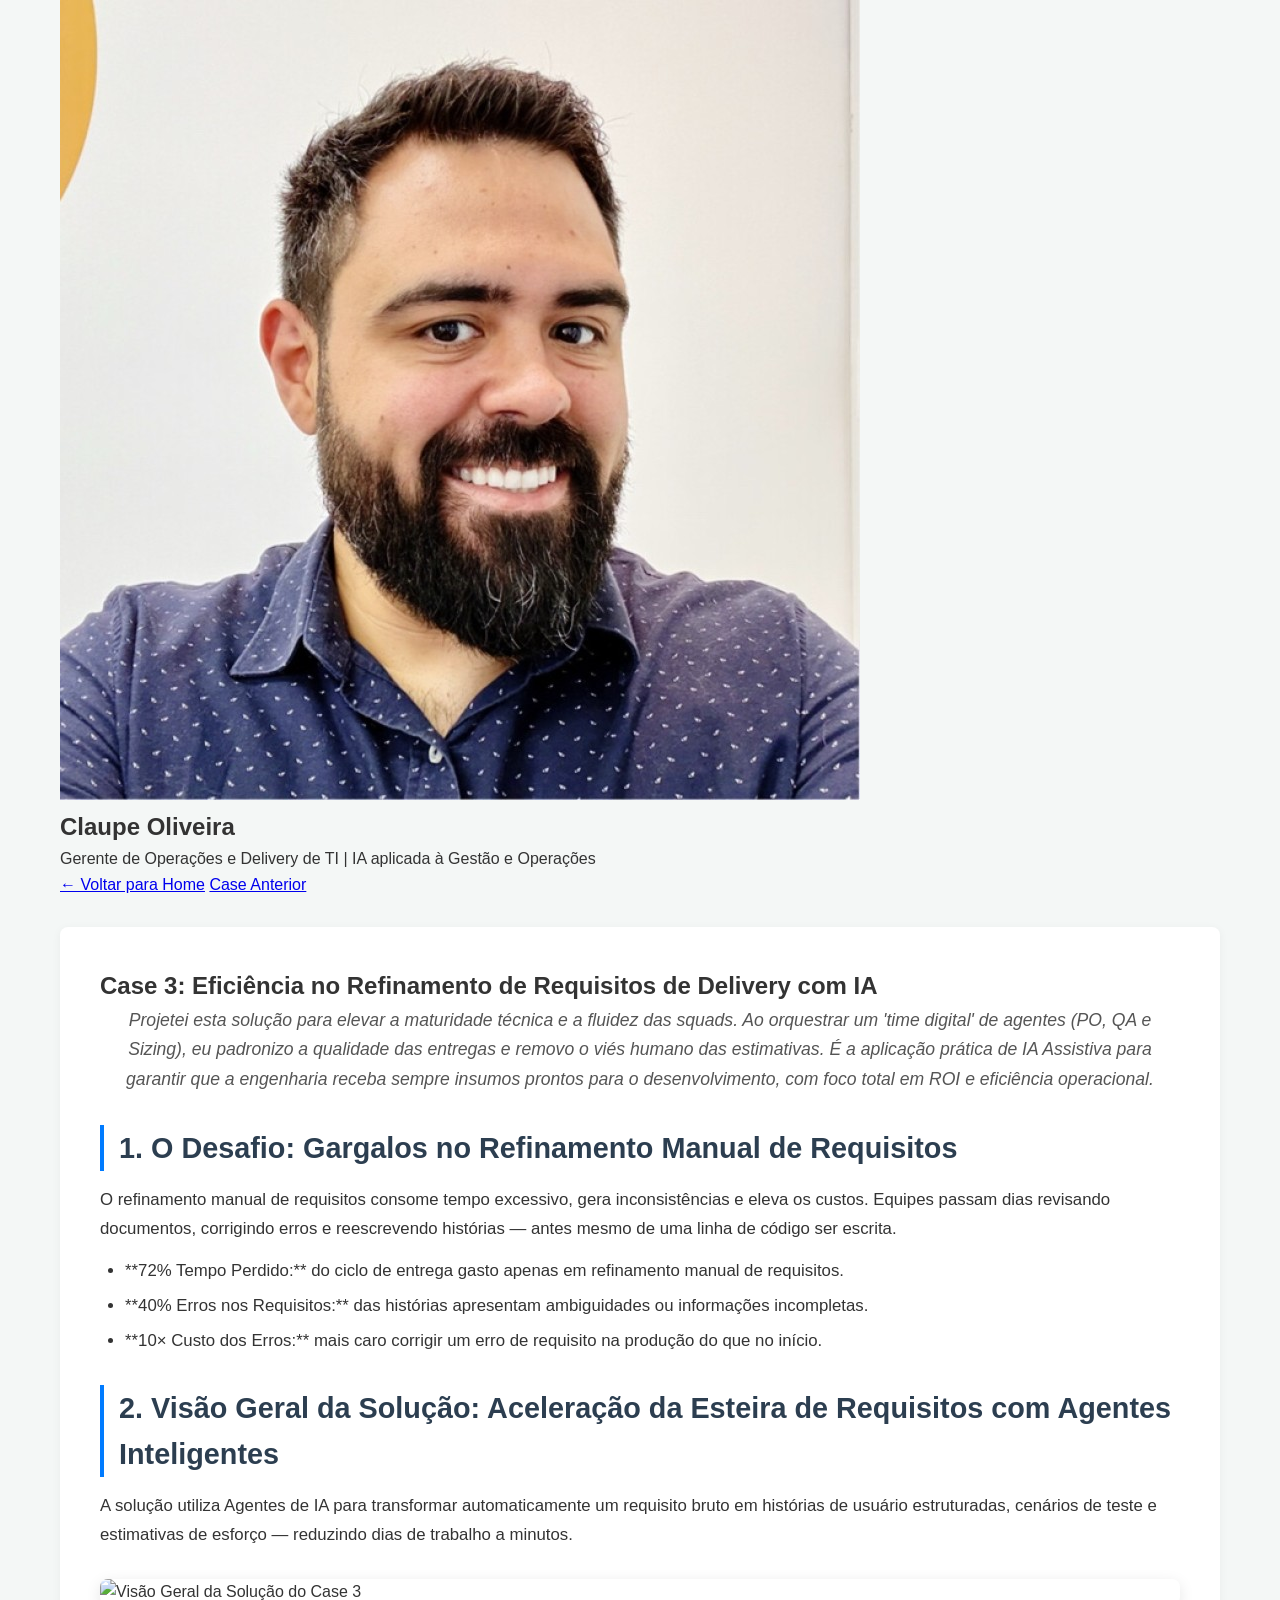
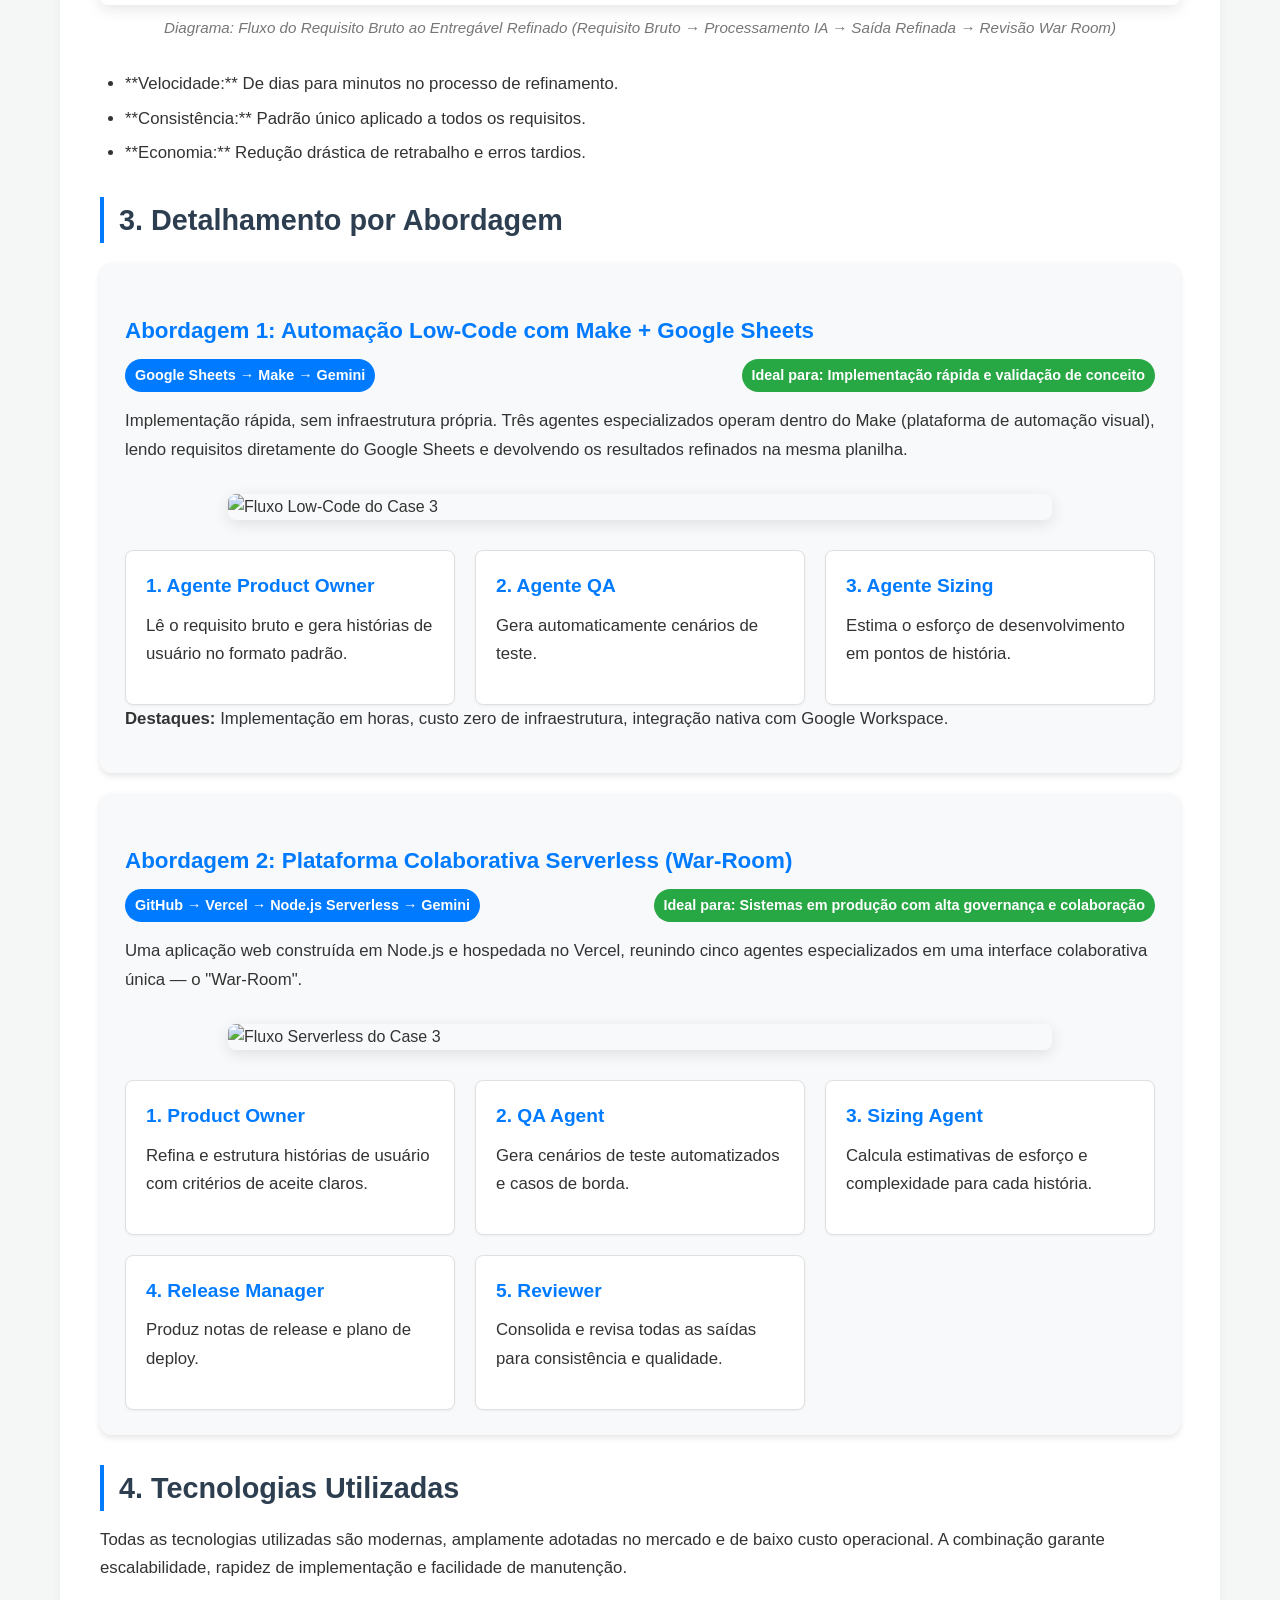
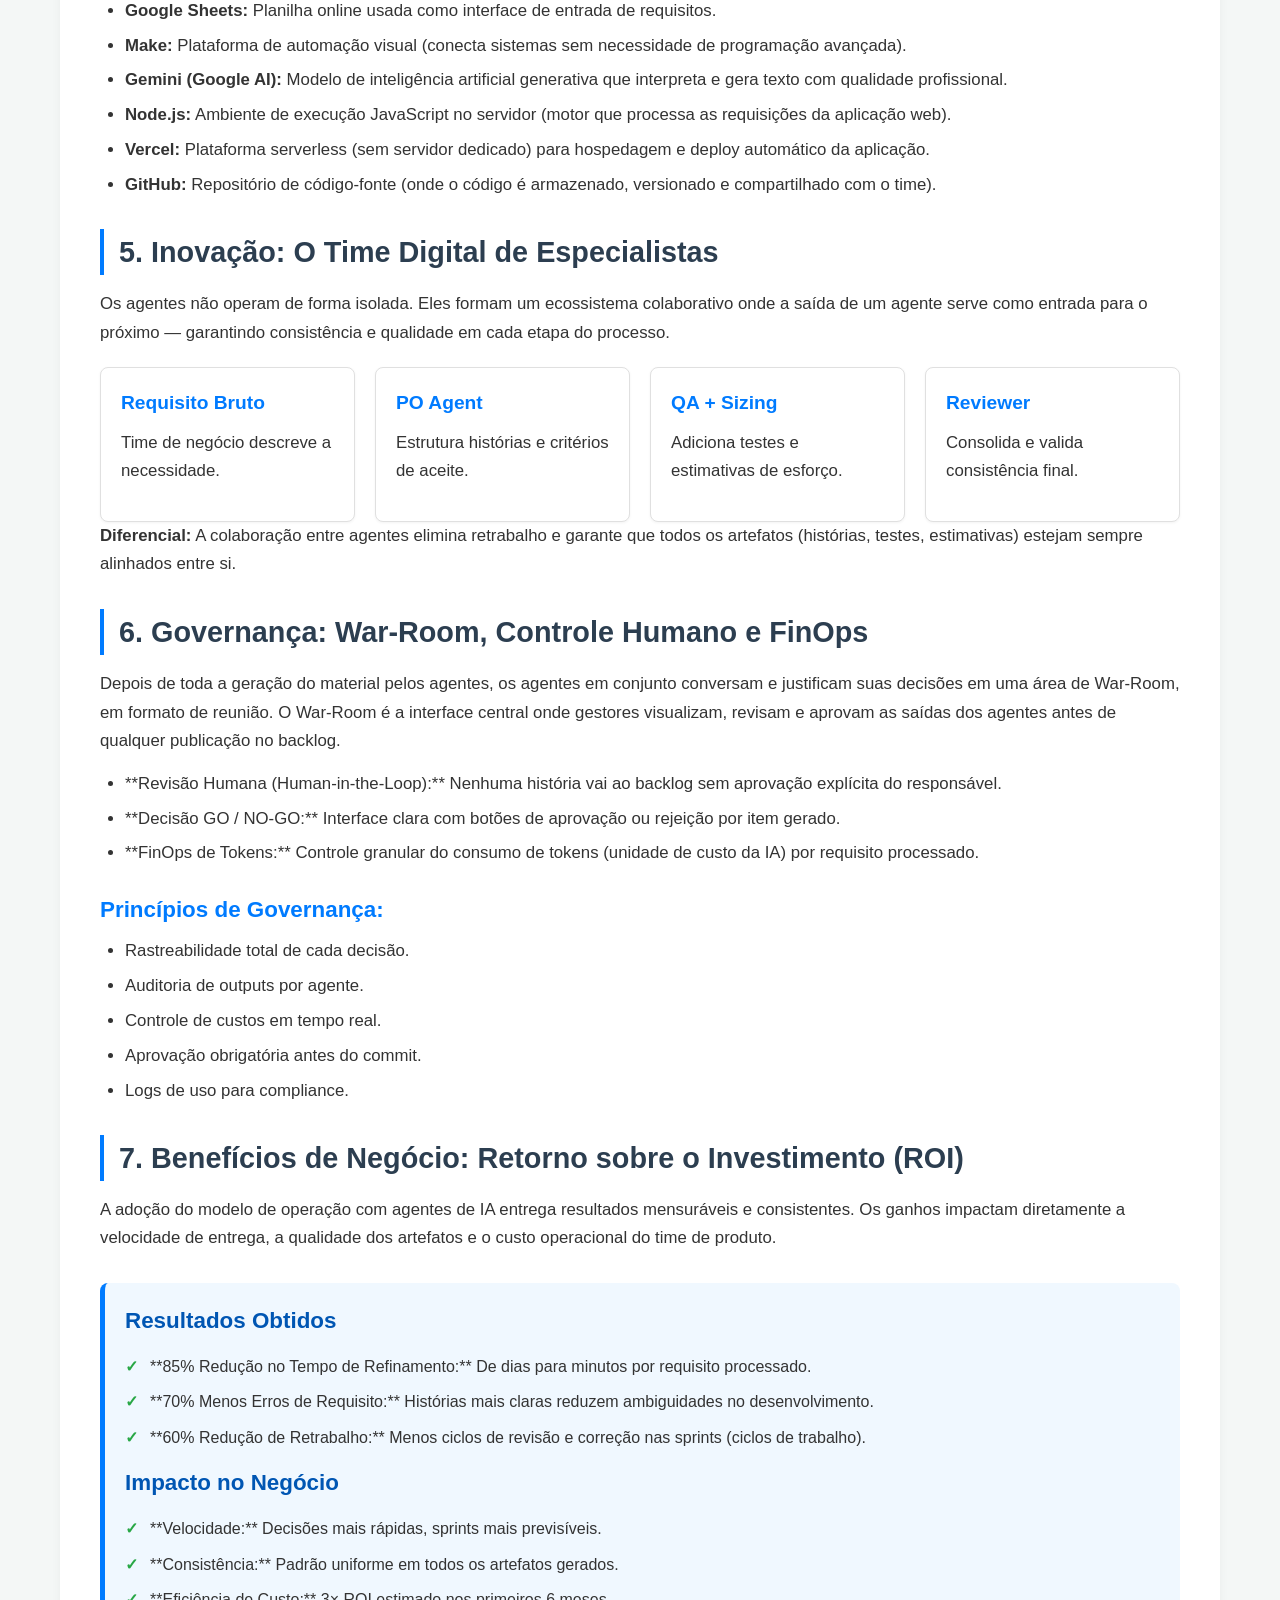
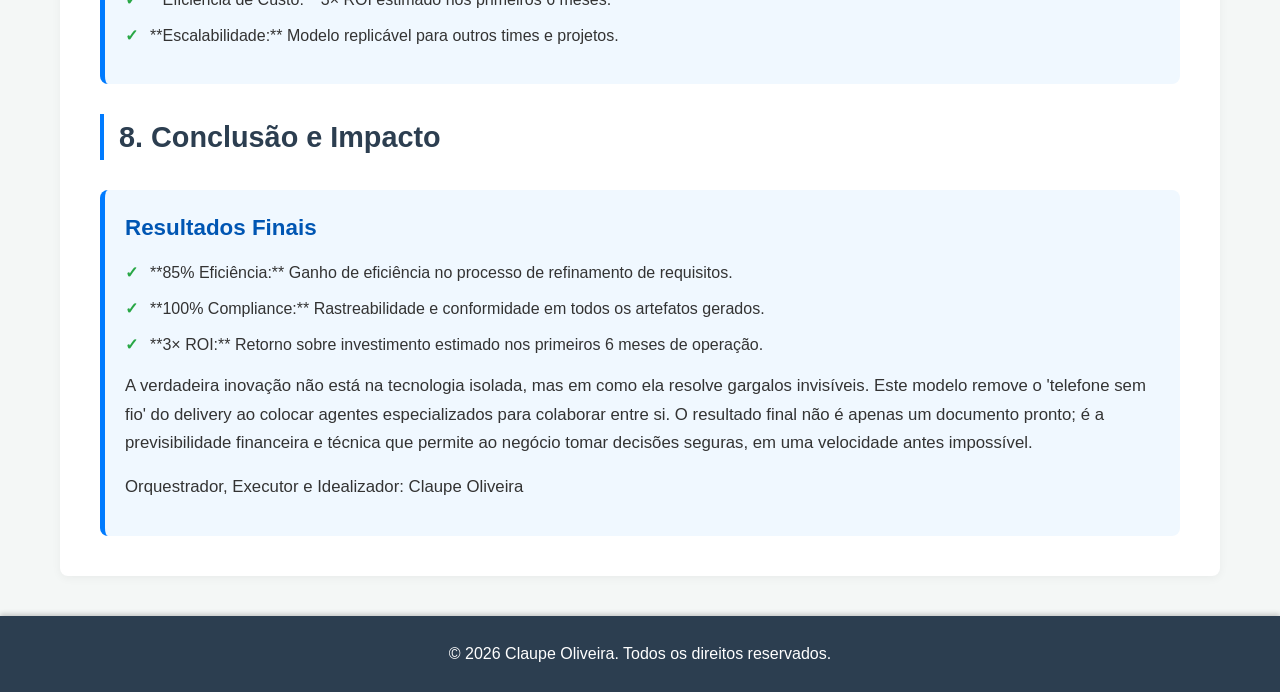
==== public/case3.html @ f984ef80 "Create case3.html" ====
<!DOCTYPE html>
<html lang="pt-BR">
<head>
    <meta charset="UTF-8">
    <meta name="viewport" content="width=device-width, initial-scale=1.0">
    <title>Case 3: Eficiência no Refinamento de Requisitos de Delivery com IA - Claupe Oliveira</title>
    <link rel="stylesheet" href="css/style.css">
    <link rel="icon" href="assets/favicon.ico" type="image/x-icon">
</head>
<body>
    <header class="case-header">
        <div class="container">
            <div class="header-content">
                <img src="assets/profile-picture.jpg" alt="Claupe Oliveira" class="profile-pic-small">
                <div>
                    <h2>Claupe Oliveira</h2>
                    <p class="header-subtitle">Gerente de Operações e Delivery de TI | IA aplicada à Gestão e Operações</p>
                </div>
            </div>
            <nav class="case-nav">
                <a href="index.html" class="nav-button">← Voltar para Home</a>
                <a href="case2.html" class="nav-button">Case Anterior</a>
                <!-- Não há próximo case, então este botão pode ser removido ou desabilitado se for o último -->
            </nav>
        </div>
    </header>

    <main class="container">
        <section id="case3-detail" class="section-content case-section">
            <h1>Case 3: Eficiência no Refinamento de Requisitos de Delivery com IA</h1>
            <p class="case-intro">Projetei esta solução para elevar a maturidade técnica e a fluidez das squads. Ao orquestrar um 'time digital' de agentes (PO, QA e Sizing), eu padronizo a qualidade das entregas e removo o viés humano das estimativas. É a aplicação prática de IA Assistiva para garantir que a engenharia receba sempre insumos prontos para o desenvolvimento, com foco total em ROI e eficiência operacional.</p>

            <h3>1. O Desafio: Gargalos no Refinamento Manual de Requisitos</h3>
            <p>O refinamento manual de requisitos consome tempo excessivo, gera inconsistências e eleva os custos. Equipes passam dias revisando documentos, corrigindo erros e reescrevendo histórias — antes mesmo de uma linha de código ser escrita.</p>
            <ul>
                <li>**72% Tempo Perdido:** do ciclo de entrega gasto apenas em refinamento manual de requisitos.</li>
                <li>**40% Erros nos Requisitos:** das histórias apresentam ambiguidades ou informações incompletas.</li>
                <li>**10× Custo dos Erros:** mais caro corrigir um erro de requisito na produção do que no início.</li>
            </ul>

            <h3>2. Visão Geral da Solução: Aceleração da Esteira de Requisitos com Agentes Inteligentes</h3>
            <p>A solução utiliza Agentes de IA para transformar automaticamente um requisito bruto em histórias de usuário estruturadas, cenários de teste e estimativas de esforço — reduzindo dias de trabalho a minutos.</p>
            <img src="assets/cases/case3-image.jpg" alt="Visão Geral da Solução do Case 3" class="case-image">
            <p class="image-caption">Diagrama: Fluxo do Requisito Bruto ao Entregável Refinado (Requisito Bruto → Processamento IA → Saída Refinada → Revisão War Room)</p>
            <ul>
                <li>**Velocidade:** De dias para minutos no processo de refinamento.</li>
                <li>**Consistência:** Padrão único aplicado a todos os requisitos.</li>
                <li>**Economia:** Redução drástica de retrabalho e erros tardios.</li>
            </ul>

            <h3>3. Detalhamento por Abordagem</h3>

            <div class="architecture-approach">
                <h4>Abordagem 1: Automação Low-Code com Make + Google Sheets</h4>
                <div class="approach-header">
                    <span class="tech-stack">Google Sheets → Make → Gemini</span>
                    <span class="use-case">Ideal para: Implementação rápida e validação de conceito</span>
                </div>
                <p>Implementação rápida, sem infraestrutura própria. Três agentes especializados operam dentro do Make (plataforma de automação visual), lendo requisitos diretamente do Google Sheets e devolvendo os resultados refinados na mesma planilha.</p>
                <img src="assets/cases/case3-flow1.svg" alt="Fluxo Low-Code do Case 3" class="case-image small-image">
                <div class="flow-steps">
                    <div class="step">
                        <h5>1. Agente Product Owner</h5>
                        <p>Lê o requisito bruto e gera histórias de usuário no formato padrão.</p>
                    </div>
                    <div class="step">
                        <h5>2. Agente QA</h5>
                        <p>Gera automaticamente cenários de teste.</p>
                    </div>
                    <div class="step">
                        <h5>3. Agente Sizing</h5>
                        <p>Estima o esforço de desenvolvimento em pontos de história.</p>
                    </div>
                </div>
                <p><strong>Destaques:</strong> Implementação em horas, custo zero de infraestrutura, integração nativa com Google Workspace.</p>
            </div>

            <div class="architecture-approach">
                <h4>Abordagem 2: Plataforma Colaborativa Serverless (War-Room)</h4>
                <div class="approach-header">
                    <span class="tech-stack">GitHub → Vercel → Node.js Serverless → Gemini</span>
                    <span class="use-case">Ideal para: Sistemas em produção com alta governança e colaboração</span>
                </div>
                <p>Uma aplicação web construída em Node.js e hospedada no Vercel, reunindo cinco agentes especializados em uma interface colaborativa única — o "War-Room".</p>
                <img src="assets/cases/case3-flow2.svg" alt="Fluxo Serverless do Case 3" class="case-image small-image">
                <div class="flow-steps">
                    <div class="step">
                        <h5>1. Product Owner</h5>
                        <p>Refina e estrutura histórias de usuário com critérios de aceite claros.</p>
                    </div>
                    <div class="step">
                        <h5>2. QA Agent</h5>
                        <p>Gera cenários de teste automatizados e casos de borda.</p>
                    </div>
                    <div class="step">
                        <h5>3. Sizing Agent</h5>
                        <p>Calcula estimativas de esforço e complexidade para cada história.</p>
                    </div>
                    <div class="step">
                        <h5>4. Release Manager</h5>
                        <p>Produz notas de release e plano de deploy.</p>
                    </div>
                    <div class="step">
                        <h5>5. Reviewer</h5>
                        <p>Consolida e revisa todas as saídas para consistência e qualidade.</p>
                    </div>
                </div>
            </div>

            <h3>4. Tecnologias Utilizadas</h3>
            <p>Todas as tecnologias utilizadas são modernas, amplamente adotadas no mercado e de baixo custo operacional. A combinação garante escalabilidade, rapidez de implementação e facilidade de manutenção.</p>
            <div class="tech-stack-list">
                <ul>
                    <li><strong>Google Sheets:</strong> Planilha online usada como interface de entrada de requisitos.</li>
                    <li><strong>Make:</strong> Plataforma de automação visual (conecta sistemas sem necessidade de programação avançada).</li>
                    <li><strong>Gemini (Google AI):</strong> Modelo de inteligência artificial generativa que interpreta e gera texto com qualidade profissional.</li>
                    <li><strong>Node.js:</strong> Ambiente de execução JavaScript no servidor (motor que processa as requisições da aplicação web).</li>
                    <li><strong>Vercel:</strong> Plataforma serverless (sem servidor dedicado) para hospedagem e deploy automático da aplicação.</li>
                    <li><strong>GitHub:</strong> Repositório de código-fonte (onde o código é armazenado, versionado e compartilhado com o time).</li>
                </ul>
            </div>

            <h3>5. Inovação: O Time Digital de Especialistas</h3>
            <p>Os agentes não operam de forma isolada. Eles formam um ecossistema colaborativo onde a saída de um agente serve como entrada para o próximo — garantindo consistência e qualidade em cada etapa do processo.</p>
            <div class="flow-steps">
                <div class="step">
                    <h5>Requisito Bruto</h5>
                    <p>Time de negócio descreve a necessidade.</p>
                </div>
                <div class="step">
                    <h5>PO Agent</h5>
                    <p>Estrutura histórias e critérios de aceite.</p>
                </div>
                <div class="step">
                    <h5>QA + Sizing</h5>
                    <p>Adiciona testes e estimativas de esforço.</p>
                </div>
                <div class="step">
                    <h5>Reviewer</h5>
                    <p>Consolida e valida consistência final.</p>
                </div>
            </div>
            <p><strong>Diferencial:</strong> A colaboração entre agentes elimina retrabalho e garante que todos os artefatos (histórias, testes, estimativas) estejam sempre alinhados entre si.</p>

            <h3>6. Governança: War-Room, Controle Humano e FinOps</h3>
            <p>Depois de toda a geração do material pelos agentes, os agentes em conjunto conversam e justificam suas decisões em uma área de War-Room, em formato de reunião. O War-Room é a interface central onde gestores visualizam, revisam e aprovam as saídas dos agentes antes de qualquer publicação no backlog.</p>
            <ul>
                <li>**Revisão Humana (Human-in-the-Loop):** Nenhuma história vai ao backlog sem aprovação explícita do responsável.</li>
                <li>**Decisão GO / NO-GO:** Interface clara com botões de aprovação ou rejeição por item gerado.</li>
                <li>**FinOps de Tokens:** Controle granular do consumo de tokens (unidade de custo da IA) por requisito processado.</li>
            </ul>
            <h4>Princípios de Governança:</h4>
            <ul>
                <li>Rastreabilidade total de cada decisão.</li>
                <li>Auditoria de outputs por agente.</li>
                <li>Controle de custos em tempo real.</li>
                <li>Aprovação obrigatória antes do commit.</li>
                <li>Logs de uso para compliance.</li>
            </ul>

            <h3>7. Benefícios de Negócio: Retorno sobre o Investimento (ROI)</h3>
            <p>A adoção do modelo de operação com agentes de IA entrega resultados mensuráveis e consistentes. Os ganhos impactam diretamente a velocidade de entrega, a qualidade dos artefatos e o custo operacional do time de produto.</p>
            <div class="lessons-learned">
                <h4>Resultados Obtidos</h4>
                <ul>
                    <li>**85% Redução no Tempo de Refinamento:** De dias para minutos por requisito processado.</li>
                    <li>**70% Menos Erros de Requisito:** Histórias mais claras reduzem ambiguidades no desenvolvimento.</li>
                    <li>**60% Redução de Retrabalho:** Menos ciclos de revisão e correção nas sprints (ciclos de trabalho).</li>
                </ul>
                <h4>Impacto no Negócio</h4>
                <ul>
                    <li>**Velocidade:** Decisões mais rápidas, sprints mais previsíveis.</li>
                    <li>**Consistência:** Padrão uniforme em todos os artefatos gerados.</li>
                    <li>**Eficiência de Custo:** 3× ROI estimado nos primeiros 6 meses.</li>
                    <li>**Escalabilidade:** Modelo replicável para outros times e projetos.</li>
                </ul>
            </div>

            <h3>8. Conclusão e Impacto</h3>
            <div class="lessons-learned">
                <h4>Resultados Finais</h4>
                <ul>
                    <li>**85% Eficiência:** Ganho de eficiência no processo de refinamento de requisitos.</li>
                    <li>**100% Compliance:** Rastreabilidade e conformidade em todos os artefatos gerados.</li>
                    <li>**3× ROI:** Retorno sobre investimento estimado nos primeiros 6 meses de operação.</li>
                </ul>
                <p>A verdadeira inovação não está na tecnologia isolada, mas em como ela resolve gargalos invisíveis. Este modelo remove o 'telefone sem fio' do delivery ao colocar agentes especializados para colaborar entre si. O resultado final não é apenas um documento pronto; é a previsibilidade financeira e técnica que permite ao negócio tomar decisões seguras, em uma velocidade antes impossível.</p>
                <p class="author-signature">Orquestrador, Executor e Idealizador: Claupe Oliveira</p>
            </div>
        </section>
    </main>

    <footer>
        <div class="container">
            <p>&copy; 2026 Claupe Oliveira. Todos os direitos reservados.</p>
        </div>
    </footer>
</body>
</html>
---- public/css/style.css ----
/* Reset Básico */
* {
    margin: 0;
    padding: 0;
    box-sizing: border-box;
}

body {
    font-family: 'Segoe UI', Tahoma, Geneva, Verdana, sans-serif;
    line-height: 1.6;
    color: #333;
    background-color: #f4f7f6;
    scroll-behavior: smooth;
}

.container {
    max-width: 1200px;
    margin: 0 auto;
    padding: 0 20px;
}

/* Header - Capa */
.hero {
    background: linear-gradient(135deg, #007bff, #0056b3);
    color: #fff;
    padding: 60px 0;
    text-align: center;
    box-shadow: 0 4px 8px rgba(0, 0, 0, 0.1);
}

.hero .profile-pic {
    width: 150px;
    height: 150px;
    border-radius: 50%;
    object-fit: cover;
    border: 5px solid #fff;
    margin-bottom: 20px;
}

.hero h1 {
    font-size: 3em;
    margin-bottom: 10px;
}

.hero .subtitle {
    font-size: 1.4em;
    margin-bottom: 20px;
    font-weight: 300;
}

.hero .mission {
    font-size: 1.1em;
    max-width: 800px;
    margin: 0 auto 30px auto;
    font-style: italic;
    opacity: 0.9;
}

.hero .contact-info a {
    color: #fff;
    text-decoration: none;
    margin: 0 15px;
    font-size: 1.1em;
    border-bottom: 2px solid transparent;
    transition: border-bottom 0.3s ease;
}

.hero .contact-info a:hover {
    border-bottom: 2px solid #fff;
}

/* Navbar */
.navbar {
    background-color: #2c3e50;
    padding: 15px 0;
    position: sticky;
    top: 0;
    z-index: 1000;
    box-shadow: 0 2px 5px rgba(0, 0, 0, 0.2);
}

.navbar ul {
    list-style: none;
    text-align: center;
}

.navbar ul li {
    display: inline-block;
    margin: 0 20px;
}

.navbar ul li a {
    color: #fff;
    text-decoration: none;
    font-weight: bold;
    font-size: 1.1em;
    padding: 5px 0;
    transition: color 0.3s ease, border-bottom 0.3s ease;
    border-bottom: 2px solid transparent;
}

.navbar ul li a:hover,
.navbar ul li a.active {
    color: #007bff;
    border-bottom: 2px solid #007bff;
}

/* Seções de Conteúdo */
.section-content {
    background-color: #fff;
    padding: 40px;
    margin: 30px 0;
    border-radius: 8px;
    box-shadow: 0 2px 10px rgba(0, 0, 0, 0.05);
}

.section-content h2 {
    font-size: 2.5em;
    color: #007bff;
    margin-bottom: 25px;
    text-align: center;
    position: relative;
}

.section-content h2::after {
    content: '';
    width: 80px;
    height: 4px;
    background-color: #007bff;
    position: absolute;
    bottom: -10px;
    left: 50%;
    transform: translateX(-50%);
    border-radius: 2px;
}

.section-content h3 {
    font-size: 1.8em;
    color: #2c3e50;
    margin-top: 30px;
    margin-bottom: 15px;
    border-left: 4px solid #007bff;
    padding-left: 15px;
}

.section-content h4 {
    font-size: 1.4em;
    color: #007bff;
    margin-top: 25px;
    margin-bottom: 10px;
}

.section-content h5 {
    font-size: 1.2em;
    color: #2c3e50;
    margin-top: 15px;
    margin-bottom: 8px;
}

.section-content p {
    margin-bottom: 15px;
    font-size: 1.05em;
    line-height: 1.7;
}

.section-content ul {
    list-style: disc;
    margin-left: 25px;
    margin-bottom: 15px;
}

.section-content ul li {
    margin-bottom: 8px;
    font-size: 1.05em;
}

/* Grid para "Sobre Mim" */
.about-grid {
    display: grid;
    grid-template-columns: repeat(auto-fit, minmax(300px, 1fr));
    gap: 25px;
    margin-top: 30px;
}

.about-item {
    background-color: #f9f9f9;
    padding: 25px;
    border-radius: 6px;
    border: 1px solid #eee;
    box-shadow: 0 1px 5px rgba(0, 0, 0, 0.03);
}

.about-item h3 {
    font-size: 1.5em;
    color: #007bff;
    margin-top: 0;
    margin-bottom: 15px;
    border-left: none;
    padding-left: 0;
    text-align: center;
}

.about-item ul {
    list-style: none;
    margin-left: 0;
}

.about-item ul li {
    margin-bottom: 5px;
    padding-left: 20px;
    position: relative;
}

.about-item ul li::before {
    content: '•';
    color: #007bff;
    position: absolute;
    left: 0;
}

/* Seções de Cases */
.case-section .case-intro {
    font-style: italic;
    color: #555;
    text-align: center;
    margin-bottom: 30px;
    font-size: 1.1em;
}

.case-section .case-image {
    max-width: 100%;
    height: auto;
    display: block;
    margin: 30px auto;
    border-radius: 8px;
    box-shadow: 0 4px 15px rgba(0, 0, 0, 0.1);
}

.case-section .case-image.small-image {
    max-width: 80%; /* Imagens menores para fluxos detalhados */
}

.case-section .image-caption {
    text-align: center;
    font-style: italic;
    color: #777;
    margin-top: -20px;
    margin-bottom: 30px;
    font-size: 0.95em;
}

/* Tabelas */
.table-responsive {
    overflow-x: auto;
    margin-bottom: 20px;
}

table {
    width: 100%;
    border-collapse: collapse;
    margin: 20px 0;
    font-size: 0.95em;
}

table th, table td {
    border: 1px solid #ddd;
    padding: 12px 15px;
    text-align: left;
}

table th {
    background-color: #007bff;
    color: white;
    font-weight: bold;
}

table tr:nth-child(even) {
    background-color: #f2f2f2;
}

table tr:hover {
    background-color: #e9e9e9;
}

/* Abordagens Técnicas */
.architecture-approach {
    background: #f8f9fa;
    border-radius: 12px;
    padding: 25px;
    margin: 20px 0;
    box-shadow: 0 3px 6px rgba(0,0,0,0.1);
}

.approach-header {
    display: flex;
    flex-wrap: wrap; /* Permite quebrar linha em telas pequenas */
    justify-content: space-between;
    align-items: center;
    margin-bottom: 15px;
    gap: 10px; /* Espaçamento entre os spans */
}

.tech-stack {
    background: #007bff;
    color: white;
    padding: 5px 10px;
    border-radius: 20px;
    font-size: 0.9em;
    font-weight: bold;
}

.use-case {
    background: #28a745;
    color: white;
    padding: 5px 10px;
    border-radius: 20px;
    font-size: 0.9em;
    font-weight: bold;
}

.flow-steps {
    display: grid;
    grid-template-columns: repeat(auto-fit, minmax(250px, 1fr));
    gap: 20px;
    margin-top: 20px;
}

.flow-steps .step {
    background-color: #fff;
    padding: 20px;
    border-radius: 8px;
    border: 1px solid #e0e0e0;
    box-shadow: 0 1px 3px rgba(0,0,0,0.05);
}

.flow-steps .step h5 {
    color: #007bff;
    margin-top: 0;
    margin-bottom: 10px;
}

/* Roadmap de Evolução */
.roadmap {
    display: flex;
    flex-wrap: wrap;
    justify-content: center;
    align-items: center;
    margin: 40px 0;
    text-align: center;
}

.roadmap-step {
    flex: 1;
    min-width: 200px;
    padding: 20px;
    background-color: #e6f2ff;
    border-radius: 8px;
    margin: 10px;
    box-shadow: 0 2px 5px rgba(0,0,0,0.05);
}

.roadmap-step h4 {
    color: #0056b3;
    margin-top: 0;
    margin-bottom: 5px;
}

.roadmap-step p {
    font-size: 0.95em;
    color: #555;
    margin-bottom: 5px;
}

.roadmap-arrow {
    font-size: 2em;
    color: #007bff;
    margin: 0 10px;
}

/* Lições Aprendidas */
.lessons-learned {
    background-color: #f0f8ff;
    border-left: 5px solid #007bff;
    padding: 20px;
    margin-top: 30px;
    border-radius: 8px;
}

.lessons-learned h4 {
    color: #0056b3;
    margin-top: 0;
    margin-bottom: 15px;
}

.lessons-learned ul {
    list-style: none;
    margin-left: 0;
}

.lessons-learned ul li {
    margin-bottom: 10px;
    padding-left: 25px;
    position: relative;
    font-size: 1em;
}

.lessons-learned ul li::before {
    content: '✓';
    color: #28a745;
    font-weight: bold;
    position: absolute;
    left: 0;
}


/* Footer */
footer {
    background-color: #2c3e50;
    color: #fff;
    text-align: center;
    padding: 25px 0;
    margin-top: 40px;
    box-shadow: 0 -2px 5px rgba(0, 0, 0, 0.2);
}

/* Responsividade */
@media (max-width: 768px) {
    .hero h1 {
        font-size: 2.5em;
    }

    .hero .subtitle {
        font-size: 1.2em;
    }

    .navbar ul li {
        margin: 0 10px;
    }

    .section-content h2 {
        font-size: 2em;
    }

    .section-content h3 {
        font-size: 1.5em;
    }

    .about-grid {
        grid-template-columns: 1fr;
    }

    .roadmap {
        flex-direction: column;
    }

    .roadmap-arrow {
        transform: rotate(90deg);
        margin: 10px 0;
    }

    .approach-header {
        flex-direction: column;
        align-items: flex-start;
    }
}

@media (max-width: 480px) {
    .hero h1 {
        font-size: 2em;
    }

    .hero .subtitle {
        font-size: 1em;
    }

    .hero .contact-info a {
        display: block;
        margin: 10px auto;
    }

    .navbar ul li {
        display: block;
        margin: 10px 0;
    }

    .section-content {
        padding: 20px;
    }

    .flow-steps {
        grid-template-columns: 1fr;
    }
}
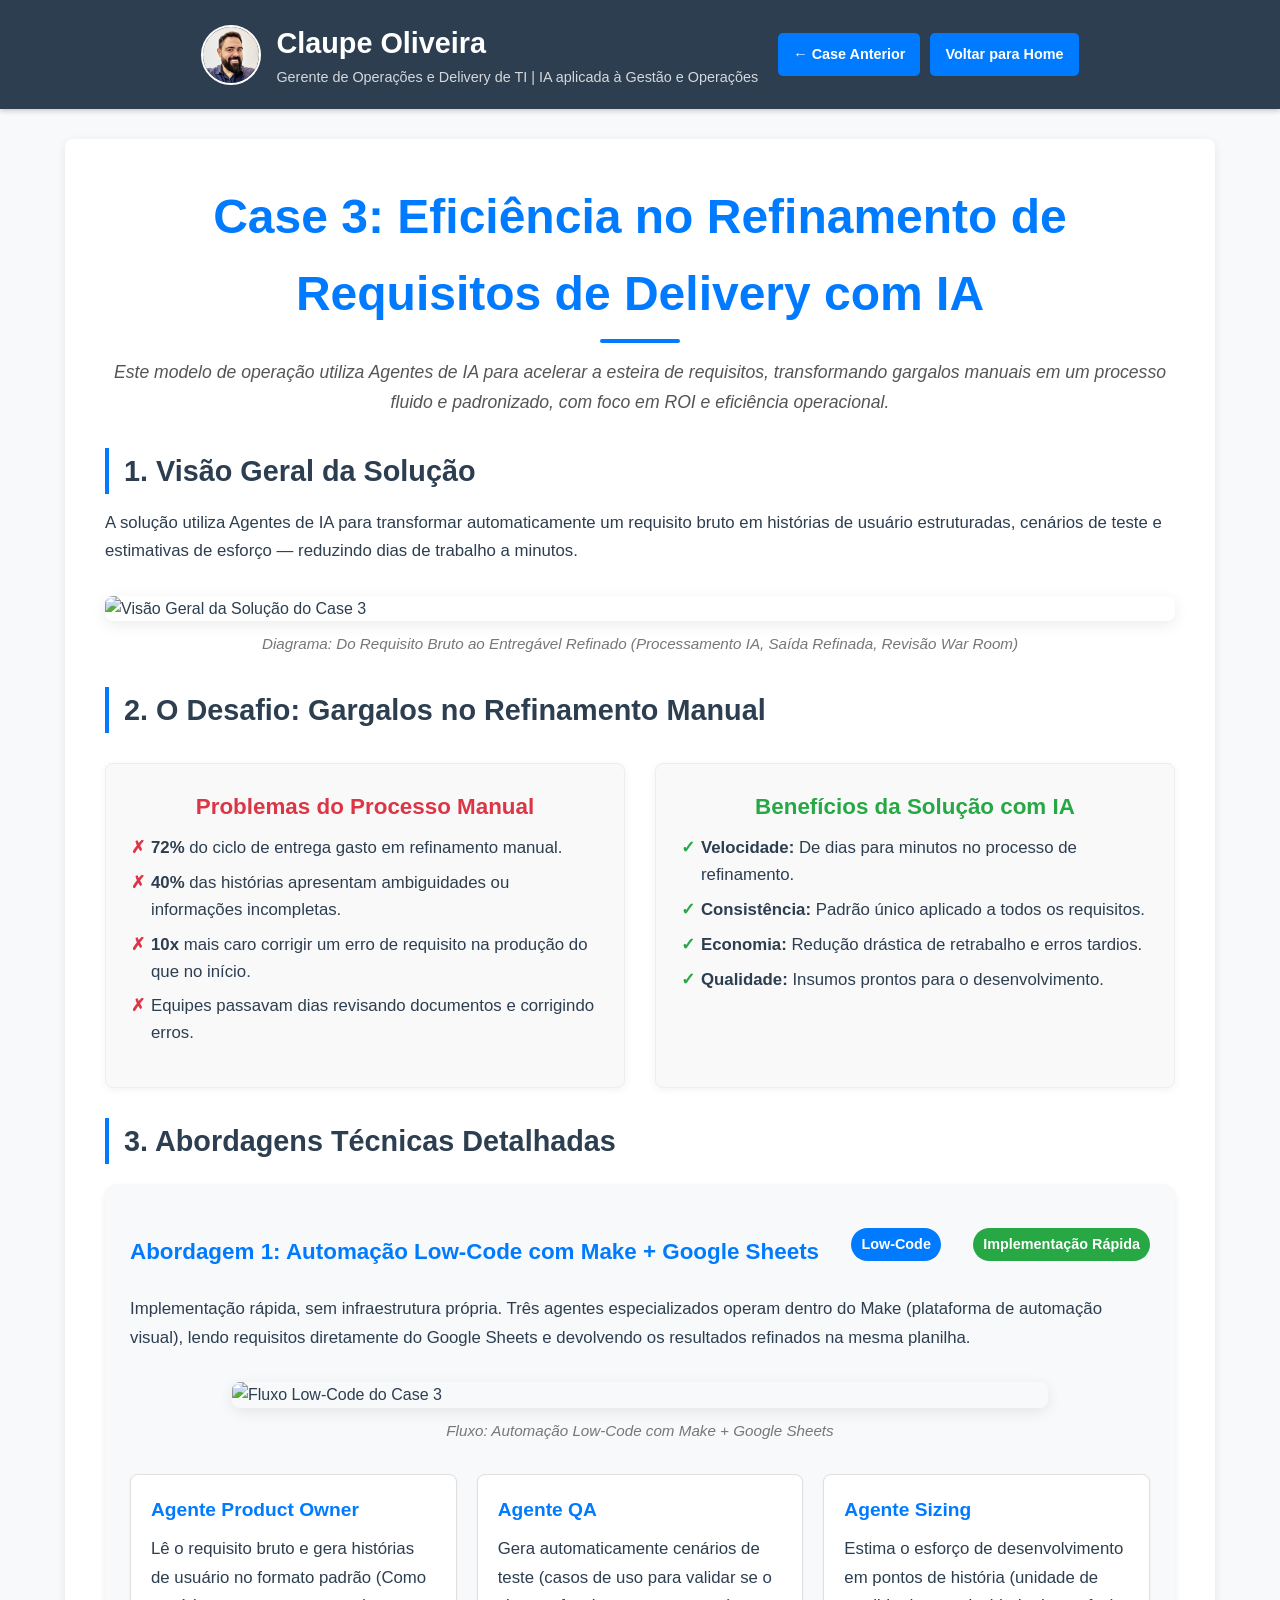
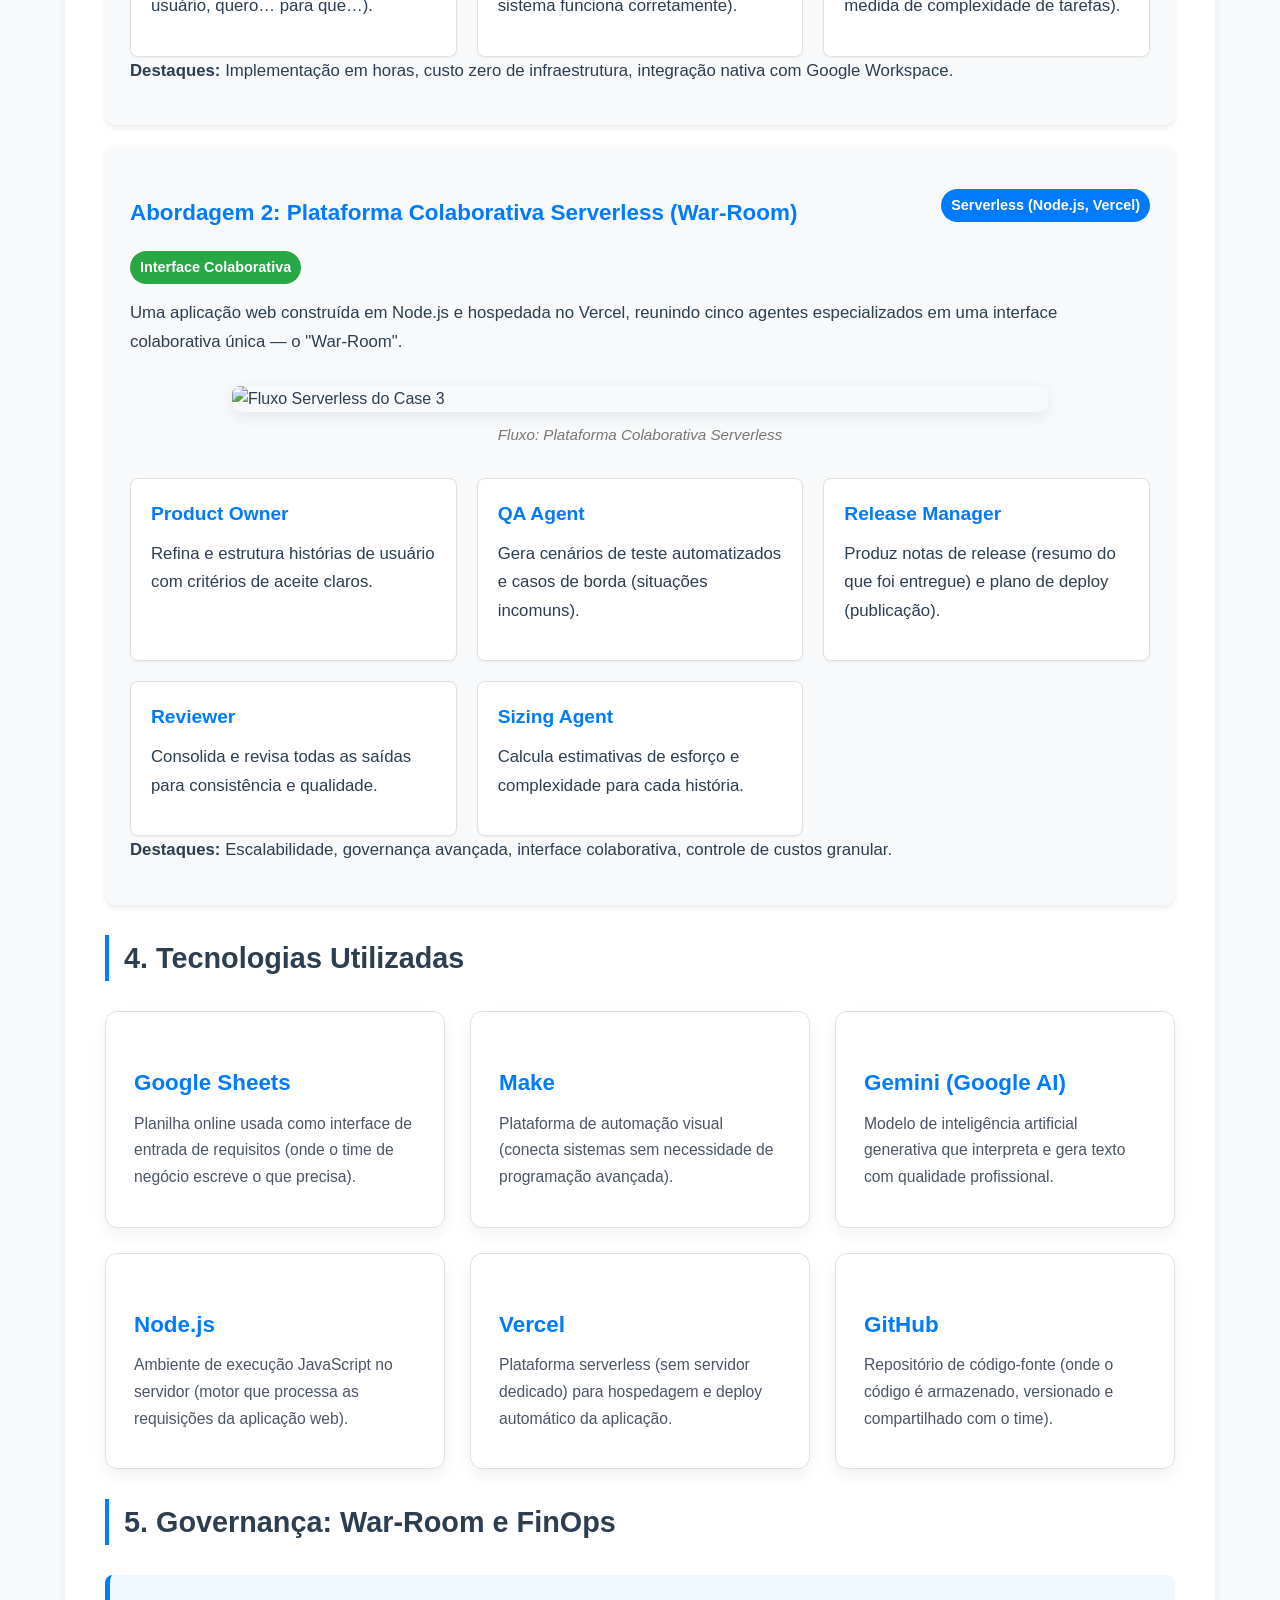
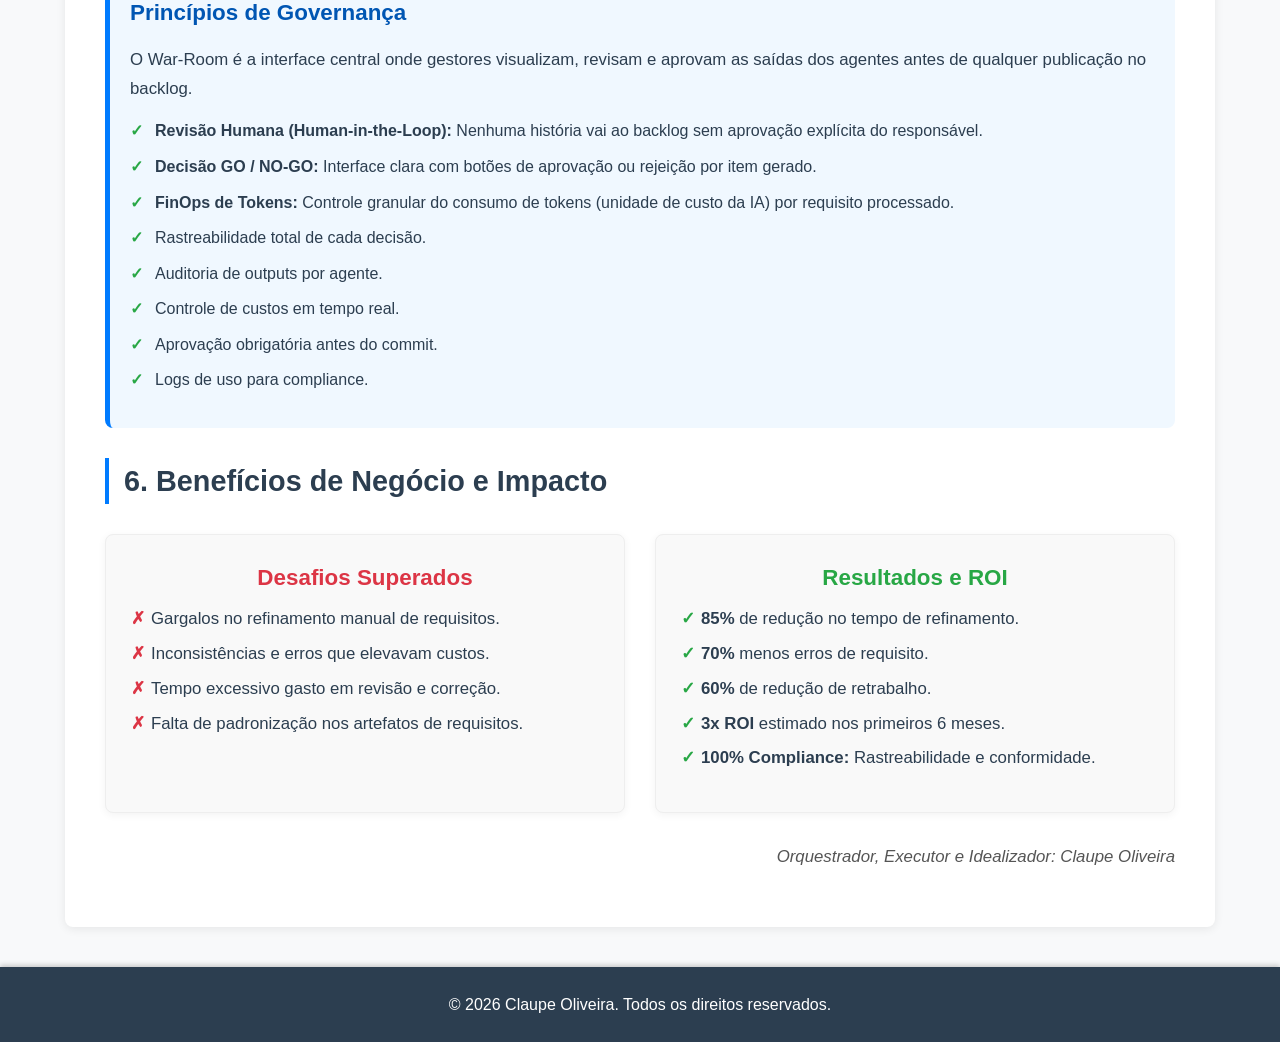
==== commit 747576d7: "Update case3.html" ====
--- a/public/case3.html
+++ b/public/case3.html
@@ -18,9 +18,9 @@
                 </div>
             </div>
             <nav class="case-nav">
-                <a href="index.html" class="nav-button">← Voltar para Home</a>
-                <a href="case2.html" class="nav-button">Case Anterior</a>
-                <!-- Não há próximo case, então este botão pode ser removido ou desabilitado se for o último -->
+                <a href="case2.html" class="nav-button">← Case Anterior</a>
+                <a href="index.html" class="nav-button">Voltar para Home</a>
+                <!-- No último case, não há "Próximo Case" -->
             </nav>
         </div>
     </header>
@@ -28,165 +28,166 @@
     <main class="container">
         <section id="case3-detail" class="section-content case-section">
             <h1>Case 3: Eficiência no Refinamento de Requisitos de Delivery com IA</h1>
-            <p class="case-intro">Projetei esta solução para elevar a maturidade técnica e a fluidez das squads. Ao orquestrar um 'time digital' de agentes (PO, QA e Sizing), eu padronizo a qualidade das entregas e removo o viés humano das estimativas. É a aplicação prática de IA Assistiva para garantir que a engenharia receba sempre insumos prontos para o desenvolvimento, com foco total em ROI e eficiência operacional.</p>
-
-            <h3>1. O Desafio: Gargalos no Refinamento Manual de Requisitos</h3>
-            <p>O refinamento manual de requisitos consome tempo excessivo, gera inconsistências e eleva os custos. Equipes passam dias revisando documentos, corrigindo erros e reescrevendo histórias — antes mesmo de uma linha de código ser escrita.</p>
-            <ul>
-                <li>**72% Tempo Perdido:** do ciclo de entrega gasto apenas em refinamento manual de requisitos.</li>
-                <li>**40% Erros nos Requisitos:** das histórias apresentam ambiguidades ou informações incompletas.</li>
-                <li>**10× Custo dos Erros:** mais caro corrigir um erro de requisito na produção do que no início.</li>
-            </ul>
-
-            <h3>2. Visão Geral da Solução: Aceleração da Esteira de Requisitos com Agentes Inteligentes</h3>
+            <p class="case-intro">Este modelo de operação utiliza Agentes de IA para acelerar a esteira de requisitos, transformando gargalos manuais em um processo fluido e padronizado, com foco em ROI e eficiência operacional.</p>
+
+            <h3>1. Visão Geral da Solução</h3>
             <p>A solução utiliza Agentes de IA para transformar automaticamente um requisito bruto em histórias de usuário estruturadas, cenários de teste e estimativas de esforço — reduzindo dias de trabalho a minutos.</p>
             <img src="assets/cases/case3-image.jpg" alt="Visão Geral da Solução do Case 3" class="case-image">
-            <p class="image-caption">Diagrama: Fluxo do Requisito Bruto ao Entregável Refinado (Requisito Bruto → Processamento IA → Saída Refinada → Revisão War Room)</p>
-            <ul>
-                <li>**Velocidade:** De dias para minutos no processo de refinamento.</li>
-                <li>**Consistência:** Padrão único aplicado a todos os requisitos.</li>
-                <li>**Economia:** Redução drástica de retrabalho e erros tardios.</li>
-            </ul>
-
-            <h3>3. Detalhamento por Abordagem</h3>
-
+            <p class="image-caption">Diagrama: Do Requisito Bruto ao Entregável Refinado (Processamento IA, Saída Refinada, Revisão War Room)</p>
+
+            <h3>2. O Desafio: Gargalos no Refinamento Manual</h3>
+            <div class="comparison-grid">
+                <div class="before">
+                    <h4>Problemas do Processo Manual</h4>
+                    <ul>
+                        <li><strong>72%</strong> do ciclo de entrega gasto em refinamento manual.</li>
+                        <li><strong>40%</strong> das histórias apresentam ambiguidades ou informações incompletas.</li>
+                        <li><strong>10x</strong> mais caro corrigir um erro de requisito na produção do que no início.</li>
+                        <li>Equipes passavam dias revisando documentos e corrigindo erros.</li>
+                    </ul>
+                </div>
+                <div class="after">
+                    <h4>Benefícios da Solução com IA</h4>
+                    <ul>
+                        <li><strong>Velocidade:</strong> De dias para minutos no processo de refinamento.</li>
+                        <li><strong>Consistência:</strong> Padrão único aplicado a todos os requisitos.</li>
+                        <li><strong>Economia:</strong> Redução drástica de retrabalho e erros tardios.</li>
+                        <li><strong>Qualidade:</strong> Insumos prontos para o desenvolvimento.</li>
+                    </ul>
+                </div>
+            </div>
+
+            <h3>3. Abordagens Técnicas Detalhadas</h3>
+
+            <!-- Abordagem 1 -->
             <div class="architecture-approach">
-                <h4>Abordagem 1: Automação Low-Code com Make + Google Sheets</h4>
                 <div class="approach-header">
-                    <span class="tech-stack">Google Sheets → Make → Gemini</span>
-                    <span class="use-case">Ideal para: Implementação rápida e validação de conceito</span>
+                    <h4>Abordagem 1: Automação Low-Code com Make + Google Sheets</h4>
+                    <span class="tech-stack">Low-Code</span>
+                    <span class="use-case">Implementação Rápida</span>
                 </div>
                 <p>Implementação rápida, sem infraestrutura própria. Três agentes especializados operam dentro do Make (plataforma de automação visual), lendo requisitos diretamente do Google Sheets e devolvendo os resultados refinados na mesma planilha.</p>
                 <img src="assets/cases/case3-flow1.svg" alt="Fluxo Low-Code do Case 3" class="case-image small-image">
+                <p class="image-caption">Fluxo: Automação Low-Code com Make + Google Sheets</p>
                 <div class="flow-steps">
                     <div class="step">
-                        <h5>1. Agente Product Owner</h5>
-                        <p>Lê o requisito bruto e gera histórias de usuário no formato padrão.</p>
-                    </div>
-                    <div class="step">
-                        <h5>2. Agente QA</h5>
-                        <p>Gera automaticamente cenários de teste.</p>
-                    </div>
-                    <div class="step">
-                        <h5>3. Agente Sizing</h5>
-                        <p>Estima o esforço de desenvolvimento em pontos de história.</p>
+                        <h5>Agente Product Owner</h5>
+                        <p>Lê o requisito bruto e gera histórias de usuário no formato padrão (Como usuário, quero… para que…).</p>
+                    </div>
+                    <div class="step">
+                        <h5>Agente QA</h5>
+                        <p>Gera automaticamente cenários de teste (casos de uso para validar se o sistema funciona corretamente).</p>
+                    </div>
+                    <div class="step">
+                        <h5>Agente Sizing</h5>
+                        <p>Estima o esforço de desenvolvimento em pontos de história (unidade de medida de complexidade de tarefas).</p>
                     </div>
                 </div>
                 <p><strong>Destaques:</strong> Implementação em horas, custo zero de infraestrutura, integração nativa com Google Workspace.</p>
             </div>
 
+            <!-- Abordagem 2 -->
             <div class="architecture-approach">
-                <h4>Abordagem 2: Plataforma Colaborativa Serverless (War-Room)</h4>
                 <div class="approach-header">
-                    <span class="tech-stack">GitHub → Vercel → Node.js Serverless → Gemini</span>
-                    <span class="use-case">Ideal para: Sistemas em produção com alta governança e colaboração</span>
+                    <h4>Abordagem 2: Plataforma Colaborativa Serverless (War-Room)</h4>
+                    <span class="tech-stack">Serverless (Node.js, Vercel)</span>
+                    <span class="use-case">Interface Colaborativa</span>
                 </div>
                 <p>Uma aplicação web construída em Node.js e hospedada no Vercel, reunindo cinco agentes especializados em uma interface colaborativa única — o "War-Room".</p>
                 <img src="assets/cases/case3-flow2.svg" alt="Fluxo Serverless do Case 3" class="case-image small-image">
+                <p class="image-caption">Fluxo: Plataforma Colaborativa Serverless</p>
                 <div class="flow-steps">
                     <div class="step">
-                        <h5>1. Product Owner</h5>
+                        <h5>Product Owner</h5>
                         <p>Refina e estrutura histórias de usuário com critérios de aceite claros.</p>
                     </div>
                     <div class="step">
-                        <h5>2. QA Agent</h5>
-                        <p>Gera cenários de teste automatizados e casos de borda.</p>
-                    </div>
-                    <div class="step">
-                        <h5>3. Sizing Agent</h5>
+                        <h5>QA Agent</h5>
+                        <p>Gera cenários de teste automatizados e casos de borda (situações incomuns).</p>
+                    </div>
+                    <div class="step">
+                        <h5>Release Manager</h5>
+                        <p>Produz notas de release (resumo do que foi entregue) e plano de deploy (publicação).</p>
+                    </div>
+                    <div class="step">
+                        <h5>Reviewer</h5>
+                        <p>Consolida e revisa todas as saídas para consistência e qualidade.</p>
+                    </div>
+                    <div class="step">
+                        <h5>Sizing Agent</h5>
                         <p>Calcula estimativas de esforço e complexidade para cada história.</p>
                     </div>
-                    <div class="step">
-                        <h5>4. Release Manager</h5>
-                        <p>Produz notas de release e plano de deploy.</p>
-                    </div>
-                    <div class="step">
-                        <h5>5. Reviewer</h5>
-                        <p>Consolida e revisa todas as saídas para consistência e qualidade.</p>
-                    </div>
-                </div>
+                </div>
+                <p><strong>Destaques:</strong> Escalabilidade, governança avançada, interface colaborativa, controle de custos granular.</p>
             </div>
 
             <h3>4. Tecnologias Utilizadas</h3>
-            <p>Todas as tecnologias utilizadas são modernas, amplamente adotadas no mercado e de baixo custo operacional. A combinação garante escalabilidade, rapidez de implementação e facilidade de manutenção.</p>
-            <div class="tech-stack-list">
+            <div class="about-grid">
+                <div class="about-item">
+                    <h4>Google Sheets</h4>
+                    <p>Planilha online usada como interface de entrada de requisitos (onde o time de negócio escreve o que precisa).</p>
+                </div>
+                <div class="about-item">
+                    <h4>Make</h4>
+                    <p>Plataforma de automação visual (conecta sistemas sem necessidade de programação avançada).</p>
+                </div>
+                <div class="about-item">
+                    <h4>Gemini (Google AI)</h4>
+                    <p>Modelo de inteligência artificial generativa que interpreta e gera texto com qualidade profissional.</p>
+                </div>
+                <div class="about-item">
+                    <h4>Node.js</h4>
+                    <p>Ambiente de execução JavaScript no servidor (motor que processa as requisições da aplicação web).</p>
+                </div>
+                <div class="about-item">
+                    <h4>Vercel</h4>
+                    <p>Plataforma serverless (sem servidor dedicado) para hospedagem e deploy automático da aplicação.</p>
+                </div>
+                <div class="about-item">
+                    <h4>GitHub</h4>
+                    <p>Repositório de código-fonte (onde o código é armazenado, versionado e compartilhado com o time).</p>
+                </div>
+            </div>
+
+            <h3>5. Governança: War-Room e FinOps</h3>
+            <div class="lessons-learned">
+                <h4>Princípios de Governança</h4>
+                <p>O War-Room é a interface central onde gestores visualizam, revisam e aprovam as saídas dos agentes antes de qualquer publicação no backlog.</p>
                 <ul>
-                    <li><strong>Google Sheets:</strong> Planilha online usada como interface de entrada de requisitos.</li>
-                    <li><strong>Make:</strong> Plataforma de automação visual (conecta sistemas sem necessidade de programação avançada).</li>
-                    <li><strong>Gemini (Google AI):</strong> Modelo de inteligência artificial generativa que interpreta e gera texto com qualidade profissional.</li>
-                    <li><strong>Node.js:</strong> Ambiente de execução JavaScript no servidor (motor que processa as requisições da aplicação web).</li>
-                    <li><strong>Vercel:</strong> Plataforma serverless (sem servidor dedicado) para hospedagem e deploy automático da aplicação.</li>
-                    <li><strong>GitHub:</strong> Repositório de código-fonte (onde o código é armazenado, versionado e compartilhado com o time).</li>
+                    <li><strong>Revisão Humana (Human-in-the-Loop):</strong> Nenhuma história vai ao backlog sem aprovação explícita do responsável.</li>
+                    <li><strong>Decisão GO / NO-GO:</strong> Interface clara com botões de aprovação ou rejeição por item gerado.</li>
+                    <li><strong>FinOps de Tokens:</strong> Controle granular do consumo de tokens (unidade de custo da IA) por requisito processado.</li>
+                    <li>Rastreabilidade total de cada decisão.</li>
+                    <li>Auditoria de outputs por agente.</li>
+                    <li>Controle de custos em tempo real.</li>
+                    <li>Aprovação obrigatória antes do commit.</li>
+                    <li>Logs de uso para compliance.</li>
                 </ul>
             </div>
 
-            <h3>5. Inovação: O Time Digital de Especialistas</h3>
-            <p>Os agentes não operam de forma isolada. Eles formam um ecossistema colaborativo onde a saída de um agente serve como entrada para o próximo — garantindo consistência e qualidade em cada etapa do processo.</p>
-            <div class="flow-steps">
-                <div class="step">
-                    <h5>Requisito Bruto</h5>
-                    <p>Time de negócio descreve a necessidade.</p>
-                </div>
-                <div class="step">
-                    <h5>PO Agent</h5>
-                    <p>Estrutura histórias e critérios de aceite.</p>
-                </div>
-                <div class="step">
-                    <h5>QA + Sizing</h5>
-                    <p>Adiciona testes e estimativas de esforço.</p>
-                </div>
-                <div class="step">
-                    <h5>Reviewer</h5>
-                    <p>Consolida e valida consistência final.</p>
-                </div>
-            </div>
-            <p><strong>Diferencial:</strong> A colaboração entre agentes elimina retrabalho e garante que todos os artefatos (histórias, testes, estimativas) estejam sempre alinhados entre si.</p>
-
-            <h3>6. Governança: War-Room, Controle Humano e FinOps</h3>
-            <p>Depois de toda a geração do material pelos agentes, os agentes em conjunto conversam e justificam suas decisões em uma área de War-Room, em formato de reunião. O War-Room é a interface central onde gestores visualizam, revisam e aprovam as saídas dos agentes antes de qualquer publicação no backlog.</p>
-            <ul>
-                <li>**Revisão Humana (Human-in-the-Loop):** Nenhuma história vai ao backlog sem aprovação explícita do responsável.</li>
-                <li>**Decisão GO / NO-GO:** Interface clara com botões de aprovação ou rejeição por item gerado.</li>
-                <li>**FinOps de Tokens:** Controle granular do consumo de tokens (unidade de custo da IA) por requisito processado.</li>
-            </ul>
-            <h4>Princípios de Governança:</h4>
-            <ul>
-                <li>Rastreabilidade total de cada decisão.</li>
-                <li>Auditoria de outputs por agente.</li>
-                <li>Controle de custos em tempo real.</li>
-                <li>Aprovação obrigatória antes do commit.</li>
-                <li>Logs de uso para compliance.</li>
-            </ul>
-
-            <h3>7. Benefícios de Negócio: Retorno sobre o Investimento (ROI)</h3>
-            <p>A adoção do modelo de operação com agentes de IA entrega resultados mensuráveis e consistentes. Os ganhos impactam diretamente a velocidade de entrega, a qualidade dos artefatos e o custo operacional do time de produto.</p>
-            <div class="lessons-learned">
-                <h4>Resultados Obtidos</h4>
-                <ul>
-                    <li>**85% Redução no Tempo de Refinamento:** De dias para minutos por requisito processado.</li>
-                    <li>**70% Menos Erros de Requisito:** Histórias mais claras reduzem ambiguidades no desenvolvimento.</li>
-                    <li>**60% Redução de Retrabalho:** Menos ciclos de revisão e correção nas sprints (ciclos de trabalho).</li>
-                </ul>
-                <h4>Impacto no Negócio</h4>
-                <ul>
-                    <li>**Velocidade:** Decisões mais rápidas, sprints mais previsíveis.</li>
-                    <li>**Consistência:** Padrão uniforme em todos os artefatos gerados.</li>
-                    <li>**Eficiência de Custo:** 3× ROI estimado nos primeiros 6 meses.</li>
-                    <li>**Escalabilidade:** Modelo replicável para outros times e projetos.</li>
-                </ul>
-            </div>
-
-            <h3>8. Conclusão e Impacto</h3>
-            <div class="lessons-learned">
-                <h4>Resultados Finais</h4>
-                <ul>
-                    <li>**85% Eficiência:** Ganho de eficiência no processo de refinamento de requisitos.</li>
-                    <li>**100% Compliance:** Rastreabilidade e conformidade em todos os artefatos gerados.</li>
-                    <li>**3× ROI:** Retorno sobre investimento estimado nos primeiros 6 meses de operação.</li>
-                </ul>
-                <p>A verdadeira inovação não está na tecnologia isolada, mas em como ela resolve gargalos invisíveis. Este modelo remove o 'telefone sem fio' do delivery ao colocar agentes especializados para colaborar entre si. O resultado final não é apenas um documento pronto; é a previsibilidade financeira e técnica que permite ao negócio tomar decisões seguras, em uma velocidade antes impossível.</p>
-                <p class="author-signature">Orquestrador, Executor e Idealizador: Claupe Oliveira</p>
-            </div>
+            <h3>6. Benefícios de Negócio e Impacto</h3>
+            <div class="comparison-grid">
+                <div class="before">
+                    <h4>Desafios Superados</h4>
+                    <ul>
+                        <li>Gargalos no refinamento manual de requisitos.</li>
+                        <li>Inconsistências e erros que elevavam custos.</li>
+                        <li>Tempo excessivo gasto em revisão e correção.</li>
+                        <li>Falta de padronização nos artefatos de requisitos.</li>
+                    </ul>
+                </div>
+                <div class="after">
+                    <h4>Resultados e ROI</h4>
+                    <ul>
+                        <li><strong>85%</strong> de redução no tempo de refinamento.</li>
+                        <li><strong>70%</strong> menos erros de requisito.</li>
+                        <li><strong>60%</strong> de redução de retrabalho.</li>
+                        <li><strong>3x ROI</strong> estimado nos primeiros 6 meses.</li>
+                        <li><strong>100% Compliance:</strong> Rastreabilidade e conformidade.</li>
+                    </ul>
+                </div>
+            </div>
+            <p class="author-signature">Orquestrador, Executor e Idealizador: Claupe Oliveira</p>
         </section>
     </main>
 
--- a/public/css/style.css
+++ b/public/css/style.css
@@ -1,4 +1,16 @@
-/* Reset Básico */
+/* Variáveis CSS */
+:root {
+    --primary-color: #007bff; /* Azul vibrante */
+    --secondary-color: #6c757d; /* Cinza para detalhes */
+    --dark-color: #2c3e50; /* Azul escuro para texto principal/footer */
+    --light-bg: #f8f9fa; /* Fundo claro */
+    --white-color: #ffffff;
+    --border-color: #e0e0e0;
+    --shadow-light: rgba(0, 0, 0, 0.08);
+    --shadow-medium: rgba(0, 0, 0, 0.15);
+}
+
+/* Reset Básico e Fontes */
 * {
     margin: 0;
     padding: 0;
@@ -6,26 +18,63 @@
 }
 
 body {
-    font-family: 'Segoe UI', Tahoma, Geneva, Verdana, sans-serif;
+    font-family: 'Segoe UI', Roboto, 'Helvetica Neue', Arial, sans-serif;
     line-height: 1.6;
-    color: #333;
-    background-color: #f4f7f6;
+    color: var(--dark-color);
+    background-color: var(--light-bg);
+    -webkit-font-smoothing: antialiased;
     scroll-behavior: smooth;
 }
 
 .container {
     max-width: 1200px;
     margin: 0 auto;
-    padding: 0 20px;
-}
-
-/* Header - Capa */
+    padding: 0 25px;
+}
+
+a {
+    color: var(--primary-color);
+    text-decoration: none;
+    transition: color 0.3s ease;
+}
+
+a:hover {
+    color: #0056b3;
+}
+
+/* Hero Section (Capa) */
 .hero {
-    background: linear-gradient(135deg, #007bff, #0056b3);
-    color: #fff;
-    padding: 60px 0;
+    background: linear-gradient(135deg, #007bff 0%, #00b4d8 100%);
+    color: var(--white-color);
     text-align: center;
-    box-shadow: 0 4px 8px rgba(0, 0, 0, 0.1);
+    padding: 80px 0 60px;
+    box-shadow: 0 4px 15px var(--shadow-medium);
+    position: relative;
+    overflow: hidden;
+}
+
+.hero::before {
+    content: '';
+    position: absolute;
+    top: -50px;
+    left: -50px;
+    width: 200px;
+    height: 200px;
+    background: rgba(255, 255, 255, 0.1);
+    border-radius: 50%;
+    transform: rotate(45deg);
+}
+
+.hero::after {
+    content: '';
+    position: absolute;
+    bottom: -50px;
+    right: -50px;
+    width: 250px;
+    height: 250px;
+    background: rgba(255, 255, 255, 0.08);
+    border-radius: 50%;
+    transform: rotate(-30deg);
 }
 
 .hero .profile-pic {
@@ -33,100 +82,149 @@
     height: 150px;
     border-radius: 50%;
     object-fit: cover;
-    border: 5px solid #fff;
+    border: 5px solid var(--white-color);
+    margin-bottom: 25px;
+    box-shadow: 0 0 0 8px rgba(255, 255, 255, 0.2);
+}
+
+.hero h1 {
+    font-size: 3.5em;
+    margin-bottom: 10px;
+    font-weight: 700;
+    letter-spacing: -0.03em;
+}
+
+.hero .subtitle {
+    font-size: 1.5em;
+    font-weight: 300;
     margin-bottom: 20px;
-}
-
-.hero h1 {
-    font-size: 3em;
-    margin-bottom: 10px;
-}
-
-.hero .subtitle {
-    font-size: 1.4em;
-    margin-bottom: 20px;
-    font-weight: 300;
+    opacity: 0.9;
 }
 
 .hero .mission {
-    font-size: 1.1em;
     max-width: 800px;
-    margin: 0 auto 30px auto;
-    font-style: italic;
-    opacity: 0.9;
+    margin: 0 auto 30px;
+    font-size: 1.15em;
+    line-height: 1.8;
+    opacity: 0.95;
 }
 
 .hero .contact-info a {
-    color: #fff;
-    text-decoration: none;
-    margin: 0 15px;
-    font-size: 1.1em;
-    border-bottom: 2px solid transparent;
-    transition: border-bottom 0.3s ease;
+    display: inline-block;
+    background-color: var(--white-color);
+    color: var(--primary-color);
+    padding: 12px 25px;
+    border-radius: 30px;
+    margin: 0 10px;
+    font-weight: 600;
+    transition: background-color 0.3s ease, color 0.3s ease, transform 0.2s ease;
+    box-shadow: 0 4px 10px rgba(0, 0, 0, 0.2);
 }
 
 .hero .contact-info a:hover {
-    border-bottom: 2px solid #fff;
-}
-
-/* Navbar */
-.navbar {
-    background-color: #2c3e50;
-    padding: 15px 0;
-    position: sticky;
-    top: 0;
-    z-index: 1000;
+    background-color: #e9ecef;
+    color: #0056b3;
+    transform: translateY(-3px);
+}
+
+/* Cabeçalho das Páginas de Case */
+.case-header {
+    background: var(--dark-color);
+    color: var(--white-color);
+    padding: 20px 0;
     box-shadow: 0 2px 5px rgba(0, 0, 0, 0.2);
-}
-
-.navbar ul {
-    list-style: none;
-    text-align: center;
-}
-
-.navbar ul li {
-    display: inline-block;
-    margin: 0 20px;
-}
-
-.navbar ul li a {
-    color: #fff;
+    display: flex;
+    align-items: center;
+    justify-content: space-between;
+    flex-wrap: wrap;
+}
+
+.case-header .container {
+    display: flex;
+    align-items: center;
+    justify-content: space-between;
+    flex-wrap: wrap;
+    gap: 20px;
+}
+
+.case-header .header-content {
+    display: flex;
+    align-items: center;
+    gap: 15px;
+}
+
+.case-header .profile-pic-small {
+    width: 60px;
+    height: 60px;
+    border-radius: 50%;
+    object-fit: cover;
+    border: 2px solid var(--white-color);
+}
+
+.case-header h2 {
+    font-size: 1.8em;
+    margin: 0;
+    color: var(--white-color);
+}
+
+.case-header .header-subtitle {
+    font-size: 0.9em;
+    margin: 0;
+    opacity: 0.8;
+}
+
+.case-nav {
+    display: flex;
+    gap: 10px;
+    flex-wrap: wrap;
+}
+
+.case-nav .nav-button {
+    background-color: var(--primary-color);
+    color: var(--white-color);
+    padding: 10px 15px;
+    border-radius: 5px;
     text-decoration: none;
     font-weight: bold;
-    font-size: 1.1em;
-    padding: 5px 0;
-    transition: color 0.3s ease, border-bottom 0.3s ease;
-    border-bottom: 2px solid transparent;
-}
-
-.navbar ul li a:hover,
-.navbar ul li a.active {
-    color: #007bff;
-    border-bottom: 2px solid #007bff;
+    font-size: 0.9em;
+    transition: background-color 0.3s ease;
+}
+
+.case-nav .nav-button:hover {
+    background-color: #0056b3;
 }
 
 /* Seções de Conteúdo */
 .section-content {
-    background-color: #fff;
+    background-color: var(--white-color);
     padding: 40px;
     margin: 30px 0;
     border-radius: 8px;
-    box-shadow: 0 2px 10px rgba(0, 0, 0, 0.05);
-}
-
-.section-content h2 {
-    font-size: 2.5em;
-    color: #007bff;
+    box-shadow: 0 2px 10px var(--shadow-light);
+}
+
+.section-content h1 {
+    font-size: 3em;
+    color: var(--primary-color);
     margin-bottom: 25px;
     text-align: center;
     position: relative;
 }
 
+.section-content h2 {
+    font-size: 2.5em;
+    color: var(--primary-color);
+    margin-bottom: 25px;
+    text-align: center;
+    position: relative;
+}
+
+.section-content h1::after,
 .section-content h2::after {
     content: '';
     width: 80px;
     height: 4px;
-    background-color: #007bff;
+    background-color: var(--primary-color);
     position: absolute;
     bottom: -10px;
     left: 50%;
@@ -136,23 +234,23 @@
 
 .section-content h3 {
     font-size: 1.8em;
-    color: #2c3e50;
+    color: var(--dark-color);
     margin-top: 30px;
     margin-bottom: 15px;
-    border-left: 4px solid #007bff;
+    border-left: 4px solid var(--primary-color);
     padding-left: 15px;
 }
 
 .section-content h4 {
     font-size: 1.4em;
-    color: #007bff;
+    color: var(--primary-color);
     margin-top: 25px;
     margin-bottom: 10px;
 }
 
 .section-content h5 {
     font-size: 1.2em;
-    color: #2c3e50;
+    color: var(--dark-color);
     margin-top: 15px;
     margin-bottom: 8px;
 }
@@ -174,7 +272,7 @@
     font-size: 1.05em;
 }
 
-/* Grid para "Sobre Mim" */
+/* Grid para "Sobre Mim" (Cards Refinados) */
 .about-grid {
     display: grid;
     grid-template-columns: repeat(auto-fit, minmax(300px, 1fr));
@@ -183,42 +281,189 @@
 }
 
 .about-item {
-    background-color: #f9f9f9;
+    background-color: var(--white-color);
+    padding: 28px;
+    border-radius: 12px;
+    border: 1px solid var(--border-color);
+    box-shadow: 0 6px 16px rgba(15, 23, 42, 0.06);
+    transition: transform 0.3s ease, box-shadow 0.3s ease, border-color 0.3s ease;
+    position: relative;
+    overflow: hidden;
+}
+
+.about-item::before {
+    content: '';
+    position: absolute;
+    top: 0;
+    left: 0;
+    width: 100%;
+    height: 100%;
+    background: linear-gradient(45deg, rgba(0, 123, 255, 0.05), rgba(0, 180, 216, 0.05));
+    opacity: 0;
+    transition: opacity 0.3s ease;
+    z-index: 0;
+}
+
+.about-item:hover {
+    transform: translateY(-6px);
+    box-shadow: 0 14px 30px rgba(15, 23, 42, 0.12);
+    border-color: #c8d6ff;
+}
+
+.about-item:hover::before {
+    opacity: 1;
+}
+
+/* Card destaque (primeiro) */
+.about-item.about-highlight {
+    grid-column: span 2;
+    background: radial-gradient(circle at top left, #e8f1ff, #ffffff);
+    border: 1px solid #c5d8ff;
+}
+
+/* Título do card */
+.about-item h3 {
+    font-size: 1.35em;
+    color: #1f2933;
+    margin-top: 0;
+    margin-bottom: 14px;
+    text-align: left;
+    position: relative;
+    padding-bottom: 8px;
+    border-left: none; /* Remove a borda azul padrão de h3 */
+    padding-left: 0;
+}
+
+.about-item h3::after {
+    content: '';
+    position: absolute;
+    left: 0;
+    bottom: 0;
+    width: 36px;
+    height: 3px;
+    border-radius: 999px;
+    background: linear-gradient(90deg, var(--primary-color), #00b4d8);
+}
+
+/* Texto interno */
+.about-item p {
+    font-size: 0.98em;
+    color: #4b5563;
+    margin-bottom: 8px;
+}
+
+/* Listas “refinadas” */
+.about-item ul {
+    list-style: none;
+    margin: 10px 0 0 0;
+    padding: 0;
+}
+
+.about-item ul li {
+    margin-bottom: 8px;
+    padding-left: 22px;
+    position: relative;
+    font-size: 0.96em;
+    color: #4b5563;
+}
+
+/* Bolinha normal azul */
+.about-item ul li::before {
+    content: '•';
+    position: absolute;
+    left: 4px;
+    top: 0;
+    color: var(--primary-color);
+    font-size: 1.1em;
+}
+
+/* Bullets com cheque verde para itens de impacto */
+.bullets-strong li::before {
+    content: '✓';
+    color: #16a34a;
+    font-size: 1em;
+    font-weight: 700;
+    left: 2px;
+}
+
+
+/* Grid de Cards para Cases na Home */
+.cases-grid {
+    display: grid;
+    grid-template-columns: repeat(auto-fit, minmax(300px, 1fr));
+    gap: 30px;
+    margin-top: 40px;
+}
+
+.case-card {
+    background-color: var(--white-color);
+    border-radius: 12px;
+    box-shadow: 0 5px 20px var(--shadow-light);
+    overflow: hidden;
+    text-decoration: none;
+    color: inherit;
+    transition: transform 0.3s ease, box-shadow 0.3s ease;
+    display: flex;
+    flex-direction: column;
+}
+
+.case-card:hover {
+    transform: translateY(-10px);
+    box-shadow: 0 10px 30px var(--shadow-medium);
+}
+
+.case-card img {
+    width: 100%;
+    height: 200px;
+    object-fit: cover;
+    border-bottom: 1px solid var(--border-color);
+}
+
+.case-card .card-content {
     padding: 25px;
-    border-radius: 6px;
-    border: 1px solid #eee;
-    box-shadow: 0 1px 5px rgba(0, 0, 0, 0.03);
-}
-
-.about-item h3 {
-    font-size: 1.5em;
-    color: #007bff;
+    flex-grow: 1;
+    display: flex;
+    flex-direction: column;
+}
+
+.case-card h3 {
+    font-size: 1.6em;
+    color: var(--primary-color);
     margin-top: 0;
-    margin-bottom: 15px;
+    margin-bottom: 10px;
     border-left: none;
     padding-left: 0;
-    text-align: center;
-}
-
-.about-item ul {
-    list-style: none;
-    margin-left: 0;
-}
-
-.about-item ul li {
-    margin-bottom: 5px;
-    padding-left: 20px;
-    position: relative;
-}
-
-.about-item ul li::before {
-    content: '•';
-    color: #007bff;
-    position: absolute;
-    left: 0;
-}
-
-/* Seções de Cases */
+    text-align: left;
+}
+
+.case-card h3::after { /* Remove o underline padrão de h3 */
+    content: none;
+}
+
+.case-card p {
+    font-size: 1em;
+    color: #555;
+    margin-bottom: 20px;
+    flex-grow: 1;
+}
+
+.case-card .call-to-action {
+    display: inline-block;
+    color: var(--primary-color);
+    font-weight: bold;
+    text-decoration: none;
+    border-bottom: 2px solid var(--primary-color);
+    padding-bottom: 2px;
+    transition: color 0.3s ease, border-bottom 0.3s ease;
+}
+
+.case-card .call-to-action:hover {
+    color: #0056b3;
+    border-bottom-color: #0056b3;
+}
+
+
+/* Seções de Cases (detalhe) */
 .case-section .case-intro {
     font-style: italic;
     color: #555;
@@ -233,7 +478,7 @@
     display: block;
     margin: 30px auto;
     border-radius: 8px;
-    box-shadow: 0 4px 15px rgba(0, 0, 0, 0.1);
+    box-shadow: 0 4px 15px var(--shadow-light);
 }
 
 .case-section .case-image.small-image {
@@ -269,8 +514,8 @@
 }
 
 table th {
-    background-color: #007bff;
-    color: white;
+    background-color: var(--primary-color);
+    color: var(--white-color);
     font-weight: bold;
 }
 
@@ -288,21 +533,21 @@
     border-radius: 12px;
     padding: 25px;
     margin: 20px 0;
-    box-shadow: 0 3px 6px rgba(0,0,0,0.1);
+    box-shadow: 0 3px 6px var(--shadow-light);
 }
 
 .approach-header {
     display: flex;
-    flex-wrap: wrap; /* Permite quebrar linha em telas pequenas */
+    flex-wrap: wrap;
     justify-content: space-between;
     align-items: center;
     margin-bottom: 15px;
-    gap: 10px; /* Espaçamento entre os spans */
+    gap: 10px;
 }
 
 .tech-stack {
-    background: #007bff;
-    color: white;
+    background: var(--primary-color);
+    color: var(--white-color);
     padding: 5px 10px;
     border-radius: 20px;
     font-size: 0.9em;
@@ -311,7 +556,7 @@
 
 .use-case {
     background: #28a745;
-    color: white;
+    color: var(--white-color);
     padding: 5px 10px;
     border-radius: 20px;
     font-size: 0.9em;
@@ -326,7 +571,7 @@
 }
 
 .flow-steps .step {
-    background-color: #fff;
+    background-color: var(--white-color);
     padding: 20px;
     border-radius: 8px;
     border: 1px solid #e0e0e0;
@@ -334,7 +579,7 @@
 }
 
 .flow-steps .step h5 {
-    color: #007bff;
+    color: var(--primary-color);
     margin-top: 0;
     margin-bottom: 10px;
 }
@@ -373,14 +618,14 @@
 
 .roadmap-arrow {
     font-size: 2em;
-    color: #007bff;
+    color: var(--primary-color);
     margin: 0 10px;
 }
 
 /* Lições Aprendidas */
 .lessons-learned {
     background-color: #f0f8ff;
-    border-left: 5px solid #007bff;
+    border-left: 5px solid var(--primary-color);
     padding: 20px;
     margin-top: 30px;
     border-radius: 8px;
@@ -412,11 +657,74 @@
     left: 0;
 }
 
+/* Comparativo Antes e Depois */
+.comparison-grid {
+    display: grid;
+    grid-template-columns: 1fr 1fr;
+    gap: 30px;
+    margin-top: 30px;
+}
+
+.comparison-grid .before,
+.comparison-grid .after {
+    background-color: #f9f9f9;
+    padding: 25px;
+    border-radius: 8px;
+    border: 1px solid #eee;
+    box-shadow: 0 2px 8px rgba(0,0,0,0.05);
+}
+
+.comparison-grid .before h4 {
+    color: #dc3545; /* Vermelho para "Antes" */
+    text-align: center;
+    margin-top: 0;
+}
+
+.comparison-grid .after h4 {
+    color: #28a745; /* Verde para "Depois" */
+    text-align: center;
+    margin-top: 0;
+}
+
+.comparison-grid ul {
+    list-style: none;
+    margin-left: 0;
+}
+
+.comparison-grid ul li {
+    margin-bottom: 8px;
+    padding-left: 20px;
+    position: relative;
+}
+
+.comparison-grid .before ul li::before {
+    content: '✗';
+    color: #dc3545;
+    position: absolute;
+    left: 0;
+    font-weight: bold;
+}
+
+.comparison-grid .after ul li::before {
+    content: '✓';
+    color: #28a745;
+    position: absolute;
+    left: 0;
+    font-weight: bold;
+}
+
+.author-signature {
+    text-align: right;
+    font-style: italic;
+    margin-top: 30px;
+    font-size: 1.1em;
+    color: #555;
+}
 
 /* Footer */
 footer {
-    background-color: #2c3e50;
-    color: #fff;
+    background-color: var(--dark-color);
+    color: var(--white-color);
     text-align: center;
     padding: 25px 0;
     margin-top: 40px;
@@ -424,6 +732,20 @@
 }
 
 /* Responsividade */
+@media (max-width: 992px) {
+    .case-header .container {
+        flex-direction: column;
+        text-align: center;
+    }
+    .case-header .header-content {
+        flex-direction: column;
+        text-align: center;
+    }
+    .case-nav {
+        justify-content: center;
+    }
+}
+
 @media (max-width: 768px) {
     .hero h1 {
         font-size: 2.5em;
@@ -433,8 +755,8 @@
         font-size: 1.2em;
     }
 
-    .navbar ul li {
-        margin: 0 10px;
+    .section-content h1 {
+        font-size: 2.5em;
     }
 
     .section-content h2 {
@@ -445,8 +767,12 @@
         font-size: 1.5em;
     }
 
-    .about-grid {
+    .about-grid, .cases-grid, .flow-steps, .comparison-grid {
         grid-template-columns: 1fr;
+    }
+
+    .about-item.about-highlight {
+        grid-column: span 1; /* em telas menores ele vira um card normal */
     }
 
     .roadmap {
@@ -478,16 +804,18 @@
         margin: 10px auto;
     }
 
-    .navbar ul li {
-        display: block;
-        margin: 10px 0;
-    }
-
     .section-content {
         padding: 20px;
     }
 
-    .flow-steps {
-        grid-template-columns: 1fr;
-    }
-}
+    .case-header h2 {
+        font-size: 1.5em;
+    }
+    .case-header .header-subtitle {
+        font-size: 0.8em;
+    }
+    .case-nav .nav-button {
+        font-size: 0.8em;
+        padding: 8px 12px;
+    }
+}
